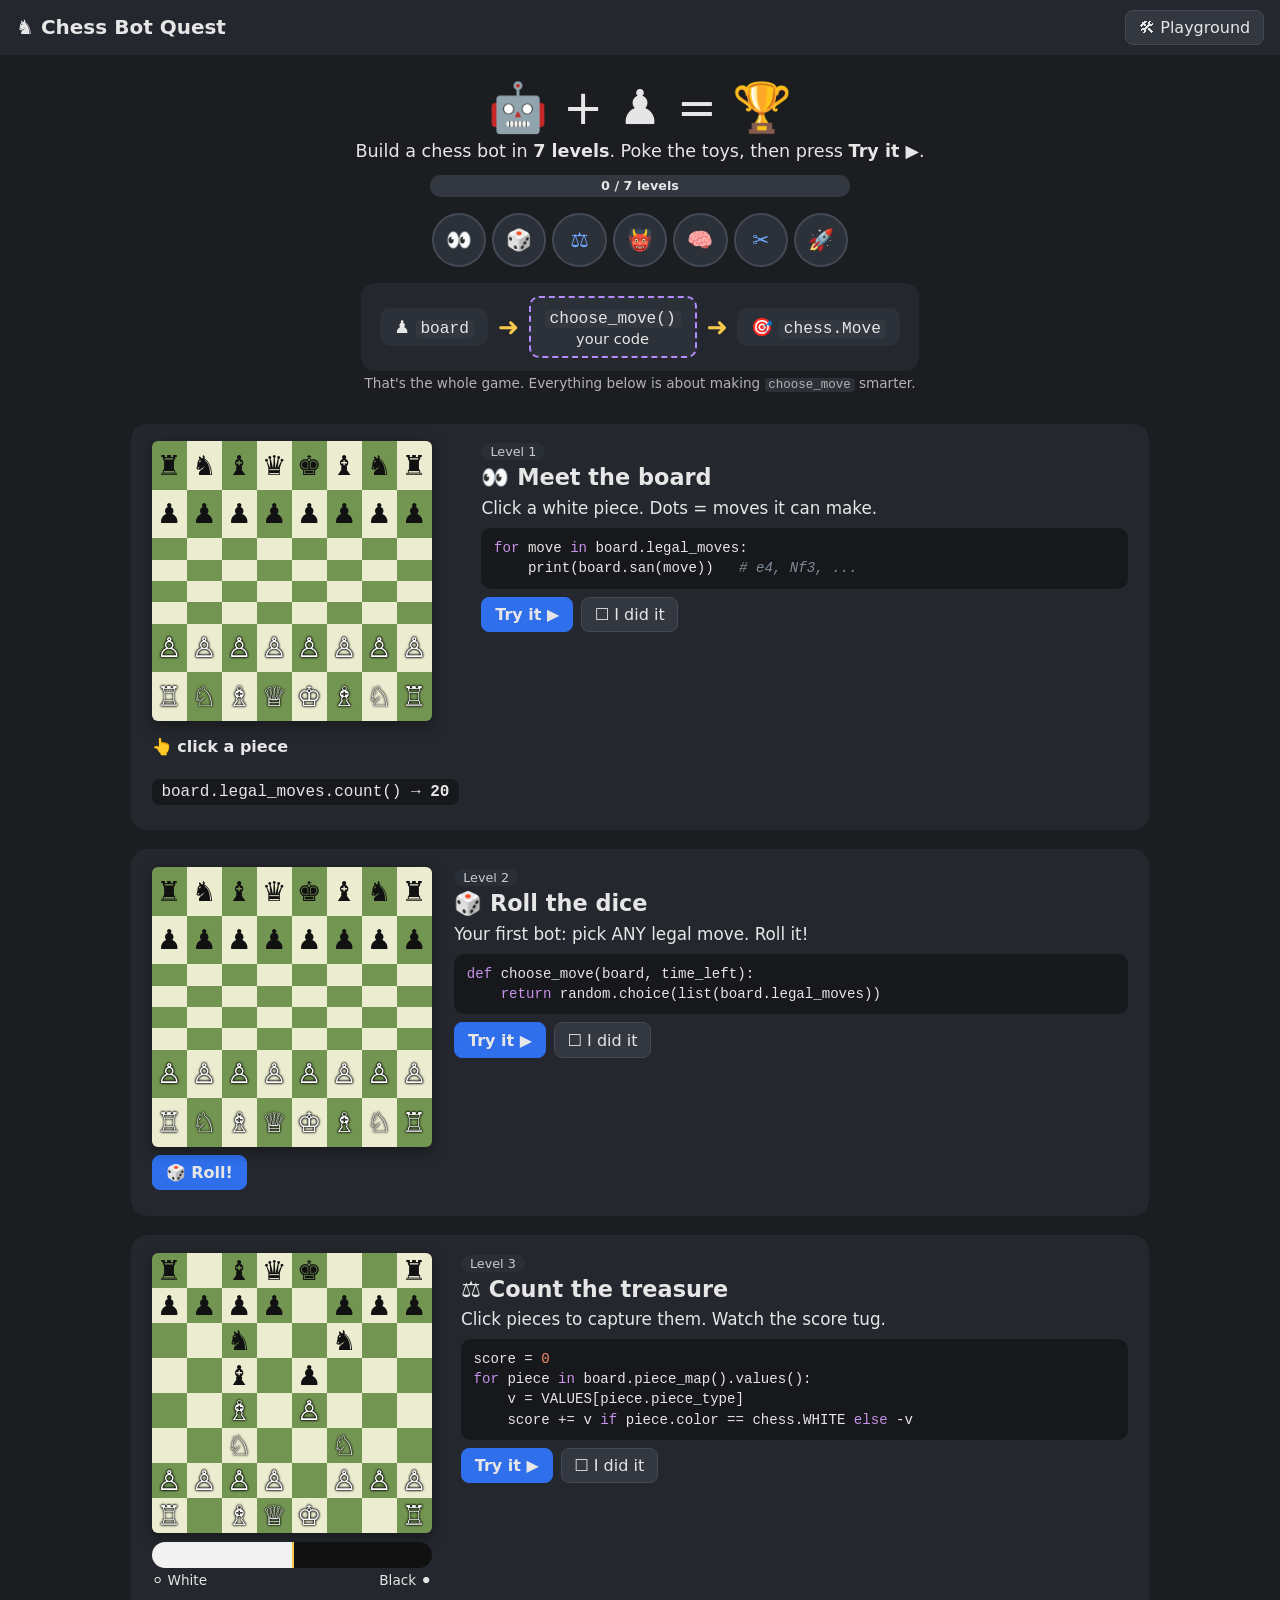
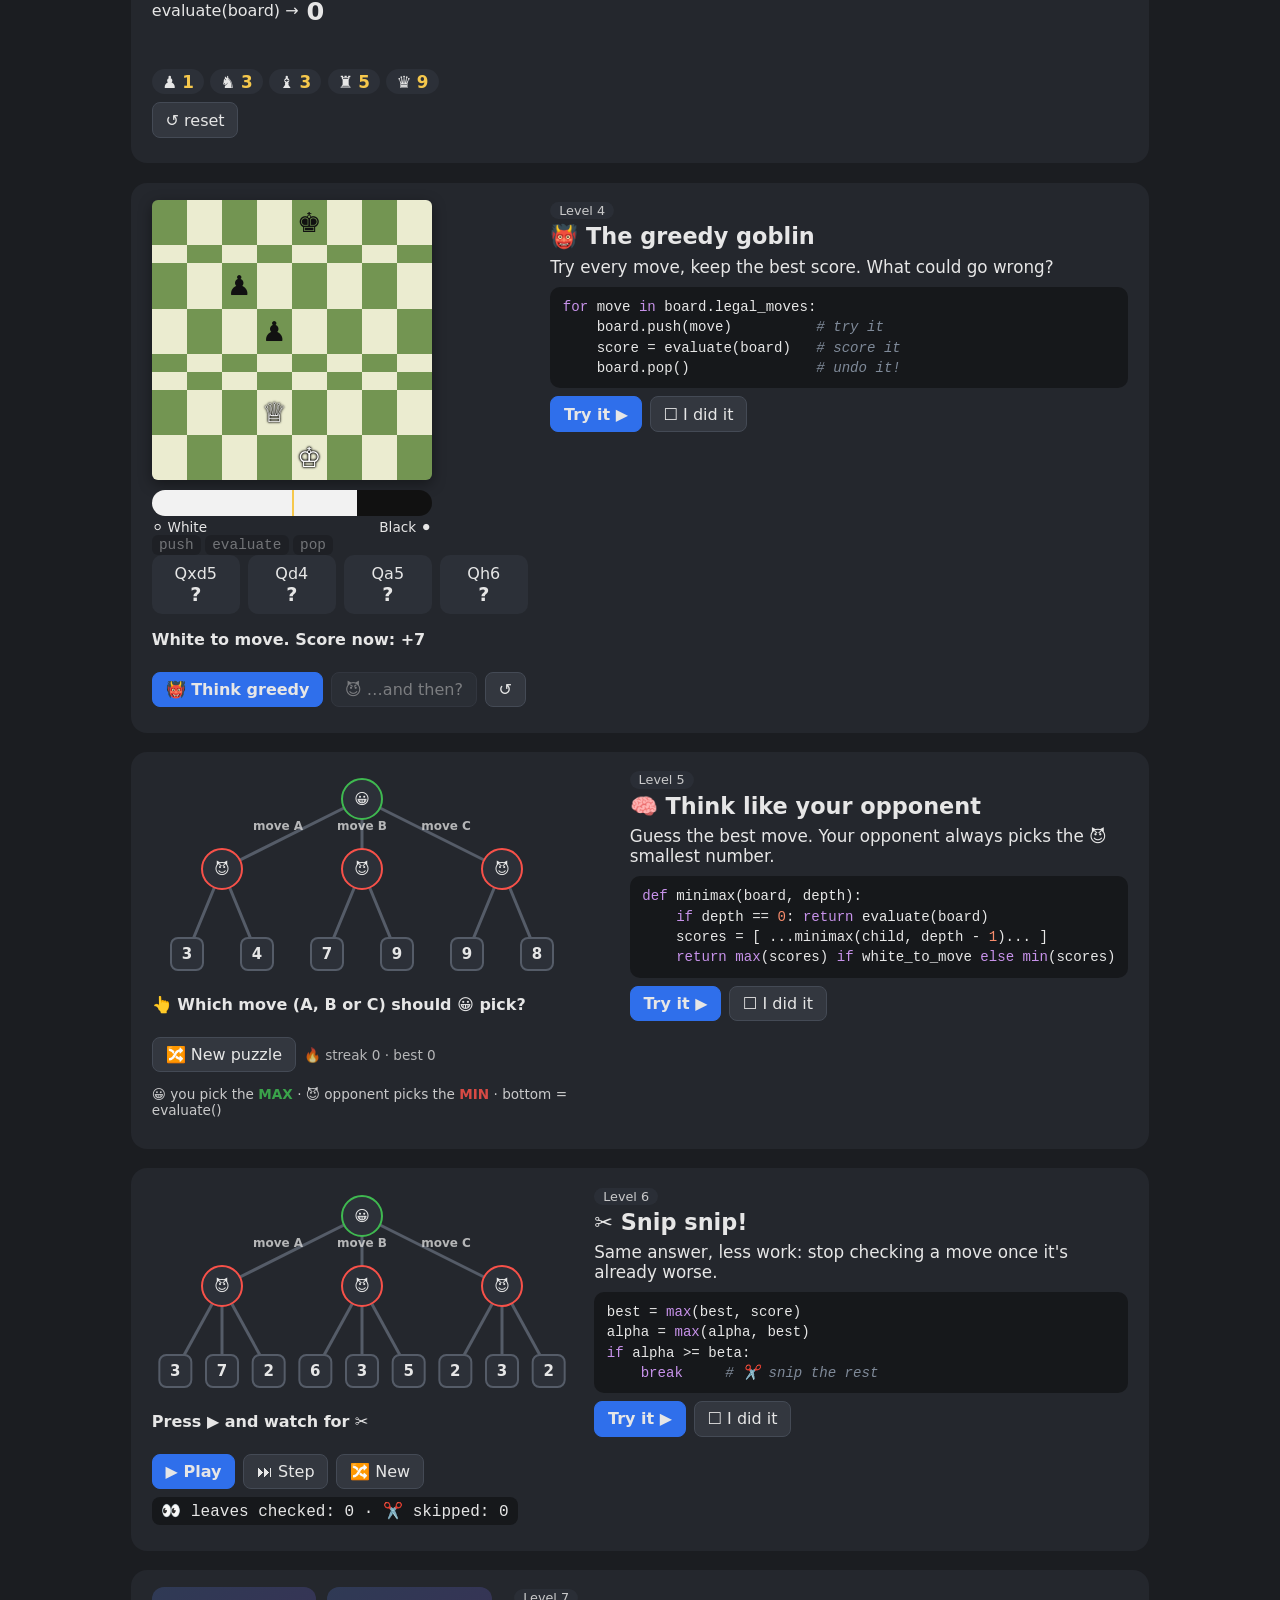
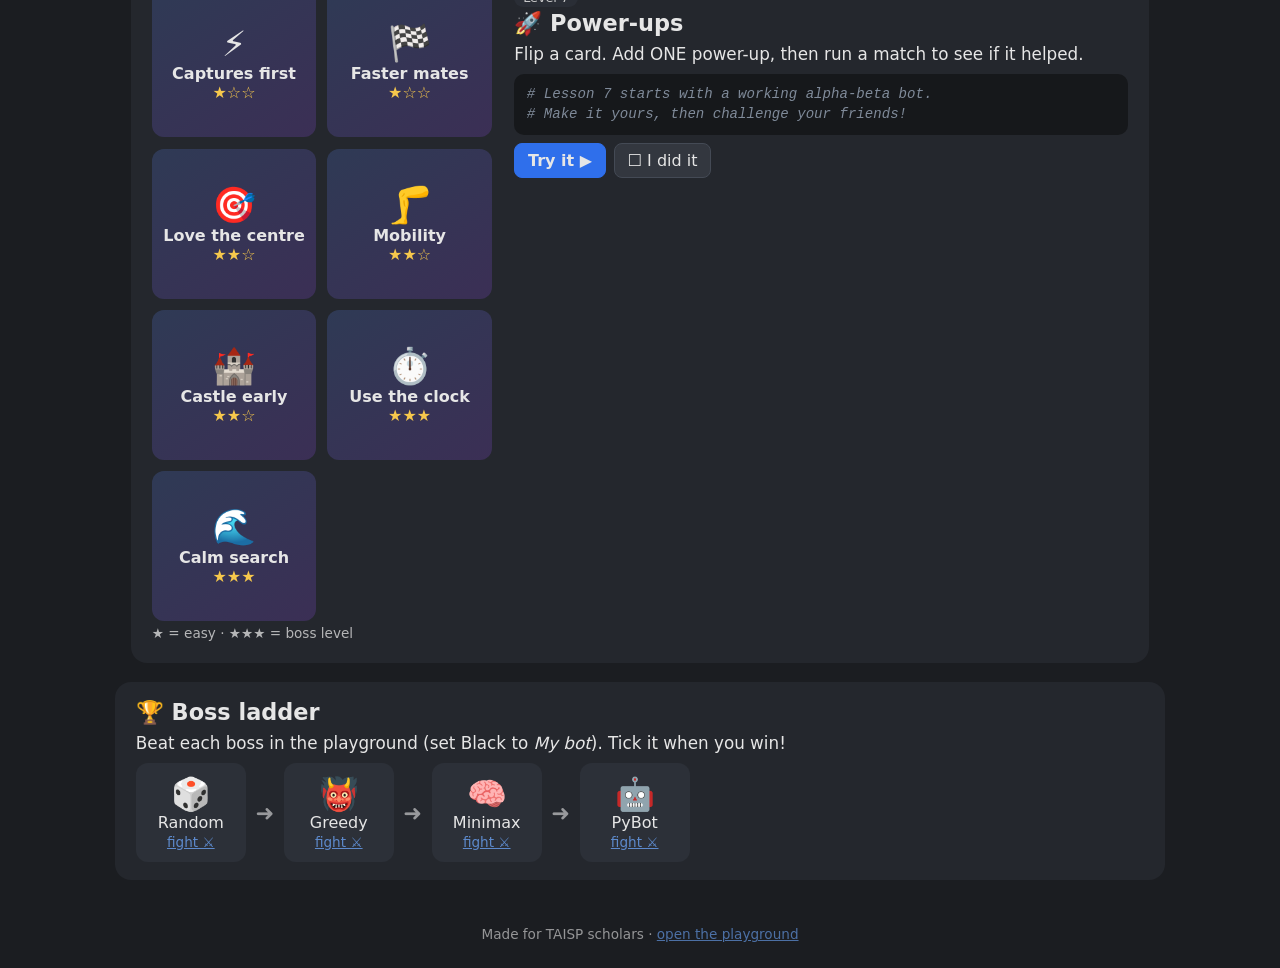
==== learn.html @ fb6ffd75 "Visual Chess Bot Quest: interactive learn page, shorter emoji lesson templates - learn.html/js/css: " ====
<!DOCTYPE html>
<html lang="en">
<head>
<meta charset="utf-8">
<title>Chess Bot Quest – learn by playing</title>
<meta name="viewport" content="width=device-width, initial-scale=1">
<link rel="stylesheet" href="css/learn.css">
</head>
<body>
<header>
  <h1>♞ Chess Bot Quest</h1>
  <a class="btn" href="index.html">🛠 Playground</a>
</header>

<section id="hero">
  <div class="hero-big">🤖 + ♟ = 🏆</div>
  <p>Build a chess bot in <b>7 levels</b>. Poke the toys, then press <b>Try it ▶</b>.</p>
  <div id="xp"><div id="xpfill"></div><span id="xptext">0 / 7</span></div>
  <nav id="map"></nav>
</section>

<section class="api">
  <div class="api-card">
    <div class="api-in">♟ <code>board</code></div>
    <div class="api-arrow">➜</div>
    <div class="api-fn"><code>choose_move()</code><br><small>your code</small></div>
    <div class="api-arrow">➜</div>
    <div class="api-out">🎯 <code>chess.Move</code></div>
  </div>
  <p class="tiny">That's the whole game. Everything below is about making <code>choose_move</code> smarter.</p>
</section>

<main id="levels"></main>

<section id="bosses" class="level">
  <h2>🏆 Boss ladder</h2>
  <p class="mission">Beat each boss in the playground (set Black to <i>My bot</i>). Tick it when you win!</p>
  <div id="ladder"></div>
</section>

<footer>Made for TAISP scholars · <a href="index.html">open the playground</a></footer>
<div id="fx"></div>
<script type="module" src="js/learn.js"></script>
</body>
</html>
---- css/learn.css ----
:root { --bg:#1b1d21; --panel:#24272d; --panel2:#2c3038; --fg:#e6e6e6; --accent:#6ea8fe; --light:#ebecd0; --dark:#739552;
  --good:#3fb950; --bad:#f85149; --gold:#f6c84c; --purple:#b48cff; }
* { box-sizing:border-box; }
body { margin:0; background:var(--bg); color:var(--fg); font:16px system-ui,sans-serif; }
header { display:flex; justify-content:space-between; align-items:center; padding:.6em 1em; background:var(--panel); position:sticky; top:0; z-index:10; }
h1 { margin:0; font-size:1.25em; } h2 { margin:0 0 .3em; font-size:1.4em; }
a { color:var(--accent); }
.btn, button { background:#33373f; color:var(--fg); border:1px solid #444a55; border-radius:8px; padding:.45em .8em; font:inherit; cursor:pointer; text-decoration:none; display:inline-block; }
.btn:hover, button:hover { border-color:var(--accent); }
button.go, .btn.go { background:#2f6feb; border-color:#2f6feb; font-weight:600; }
button.done { background:#23462b; border-color:var(--good); }
button:disabled { opacity:.45; cursor:default; }
code { background:#33373f; padding:0 .3em; border-radius:4px; font-size:.92em; }
.tiny { font-size:.85em; opacity:.75; margin:.3em 0; }

#hero { text-align:center; padding:1.5em 1em .5em; }
.hero-big { font-size:3em; }
#hero p { margin:.3em 0 .8em; font-size:1.1em; }
#xp { position:relative; width:min(420px,90vw); height:22px; margin:0 auto; background:#33373f; border-radius:11px; overflow:hidden; }
#xpfill { height:100%; width:0; background:linear-gradient(90deg,#2f6feb,var(--purple)); transition:width .6s; }
#xptext { position:absolute; inset:0; font-size:.8em; line-height:22px; font-weight:700; }
#map { display:flex; justify-content:center; gap:.4em; flex-wrap:wrap; margin-top:1em; }
#map a { width:2.6em; height:2.6em; border-radius:50%; background:var(--panel2); display:flex; align-items:center; justify-content:center; font-size:1.3em; text-decoration:none; border:2px solid #444a55; }
#map a.ok { border-color:var(--good); background:#23462b; }

.api { text-align:center; padding:.5em 1em; }
.api-card { display:inline-flex; gap:.6em; align-items:center; background:var(--panel); padding:.8em 1.2em; border-radius:14px; flex-wrap:wrap; justify-content:center; }
.api-in,.api-out,.api-fn { background:var(--panel2); padding:.5em .8em; border-radius:10px; font-size:1.1em; }
.api-fn { border:2px dashed var(--purple); }
.api-arrow { font-size:1.6em; color:var(--gold); }

main { max-width:1050px; margin:0 auto; padding:0 1em; }
.level { background:var(--panel); border-radius:16px; padding:1.1em 1.3em; margin:1.2em auto; max-width:1050px; display:grid; grid-template-columns:auto 1fr; gap:1.4em; align-items:start; scroll-margin-top:4em; }
#bosses { display:block; }
@media (max-width:760px){ .level { grid-template-columns:1fr; } }
.lvl-tag { display:inline-block; background:var(--panel2); border-radius:20px; padding:.1em .7em; font-size:.8em; opacity:.85; margin-bottom:.3em; }
.mission { font-size:1.05em; margin:.2em 0 .6em; }
.toy { min-width:260px; }
.row { display:flex; gap:.5em; flex-wrap:wrap; align-items:center; margin:.5em 0; }
pre.code { background:#16181b; padding:.7em .9em; border-radius:10px; overflow:auto; font-size:.88em; line-height:1.45; margin:.5em 0; }
.kw { color:#c792ea; } .cm { color:#7f8a99; font-style:italic; } .nu { color:#f78c6c; } .st { color:#c3e88d; }
.chip { display:inline-block; background:#16181b; border-radius:8px; padding:.25em .6em; font-family:monospace; }
.say { min-height:1.6em; font-weight:600; }

/* mini board */
.mb { position:relative; display:grid; grid-template-columns:repeat(8,1fr); width:min(280px,80vw); aspect-ratio:1; border-radius:6px; overflow:hidden; user-select:none; box-shadow:0 4px 14px #0006; }
.mb .sq { display:flex; align-items:center; justify-content:center; font-size:calc(min(280px,80vw)/8*.78); line-height:1; position:relative; cursor:pointer; }
.mb .l { background:var(--light); } .mb .d { background:var(--dark); }
.mb .w { color:#fff; text-shadow:0 0 2px #000,0 0 2px #000,0 0 3px #000; } .mb .b { color:#111; }
.mb .sel { box-shadow:inset 0 0 0 4px var(--gold); }
.mb .dot::after { content:""; width:30%; height:30%; border-radius:50%; background:#0007; position:absolute; }
.mb .hit { box-shadow:inset 0 0 0 4px var(--bad); }
.mb svg { position:absolute; inset:0; width:100%; height:100%; pointer-events:none; }
.mb .pop { animation:pop .35s; }
@keyframes pop { 0%{transform:scale(1.6)} 100%{transform:scale(1)} }
.shake { animation:shake .4s; }
@keyframes shake { 25%{transform:translateX(-5px)} 75%{transform:translateX(5px)} }

/* tug of war */
.tug { position:relative; width:min(280px,80vw); height:26px; background:#111; border-radius:13px; overflow:hidden; margin:.6em 0 .2em; }
.tug .wside { position:absolute; left:0; top:0; bottom:0; background:#f2f2f2; transition:width .45s; }
.tug .mid { position:absolute; left:50%; top:-2px; bottom:-2px; width:2px; background:var(--gold); }
.tug-label { width:min(280px,80vw); display:flex; justify-content:space-between; font-size:.85em; }
.score-big { font-size:1.6em; font-weight:800; }
.pos { color:var(--good); } .neg { color:var(--bad); }
.coins { display:flex; gap:.4em; flex-wrap:wrap; }
.coin { background:var(--panel2); border-radius:20px; padding:.15em .6em; font-size:1.05em; }
.coin b { color:var(--gold); }
.tray { min-height:1.6em; font-size:1.4em; letter-spacing:.1em; }

/* candidate cards (greedy) */
.cands { display:flex; gap:.5em; flex-wrap:wrap; }
.cand { background:var(--panel2); border:2px solid transparent; border-radius:10px; padding:.4em .7em; min-width:5.5em; text-align:center; transition:all .25s; }
.cand .s { font-weight:800; font-size:1.2em; }
.cand.now { border-color:var(--accent); transform:translateY(-3px); }
.cand.best { border-color:var(--gold); background:#3d3417; }
.stepper { display:flex; gap:.3em; font-family:monospace; font-size:.9em; }
.stepper span { padding:.15em .5em; border-radius:6px; background:#16181b; opacity:.4; transition:all .2s; }
.stepper span.on { opacity:1; background:var(--accent); color:#000; font-weight:700; }

/* trees */
svg.tree { width:min(420px,88vw); height:auto; display:block; }
svg.tree text { fill:var(--fg); font:bold 15px system-ui; text-anchor:middle; dominant-baseline:central; }
svg.tree .edge { stroke:#555c68; stroke-width:3; transition:stroke .3s; }
svg.tree .edge.win { stroke:var(--gold); stroke-width:5; }
svg.tree .node { fill:var(--panel2); stroke:#555c68; stroke-width:2; transition:all .3s; }
svg.tree .node.max { stroke:var(--good); } svg.tree .node.min { stroke:var(--bad); }
svg.tree .node.lit { fill:#2f6feb; } svg.tree .node.win { fill:#6b5512; stroke:var(--gold); stroke-width:3; }
svg.tree .node.cut { fill:#111; stroke:#333; } svg.tree text.cut { fill:#555; }
svg.tree .clickable { cursor:pointer; }
svg.tree .clickable:hover .node { stroke:var(--accent); stroke-width:4; }
svg.tree .lbl { font-size:12px; font-weight:600; opacity:.75; }
.legend { font-size:.85em; opacity:.85; }

/* power-up cards */
.cards { display:grid; grid-template-columns:repeat(auto-fill,minmax(150px,1fr)); gap:.7em; }
.card { perspective:600px; height:150px; cursor:pointer; }
.card .inner { position:relative; width:100%; height:100%; transition:transform .5s; transform-style:preserve-3d; }
.card.flip .inner { transform:rotateY(180deg); }
.card .front,.card .back { position:absolute; inset:0; backface-visibility:hidden; border-radius:12px; padding:.6em; display:flex; flex-direction:column; justify-content:center; align-items:center; text-align:center; }
.card .front { background:linear-gradient(145deg,#2f3a55,#3b2f55); }
.card .front .e { font-size:2.2em; } .card .front .n { font-weight:700; } .card .front .st { color:var(--gold); }
.card .back { background:#16181b; transform:rotateY(180deg); font-size:.78em; font-family:monospace; text-align:left; align-items:flex-start; white-space:pre-wrap; }

/* bosses */
#ladder { display:flex; gap:.6em; flex-wrap:wrap; align-items:center; }
.boss { background:var(--panel2); border-radius:12px; padding:.6em .9em; text-align:center; cursor:pointer; border:2px solid transparent; min-width:110px; }
.boss .e { font-size:2em; } .boss.beat { border-color:var(--gold); background:#3d3417; }
.boss.beat .e::after { content:" ✅"; font-size:.6em; }
.ladder-arrow { font-size:1.4em; opacity:.6; }

footer { text-align:center; opacity:.6; padding:2em 1em; font-size:.85em; }
#fx { position:fixed; inset:0; pointer-events:none; overflow:hidden; z-index:50; }
#fx span { position:absolute; font-size:1.8em; animation:fly 1.2s ease-out forwards; }
@keyframes fly { to { transform:translate(var(--dx),var(--dy)) rotate(var(--r)); opacity:0; } }
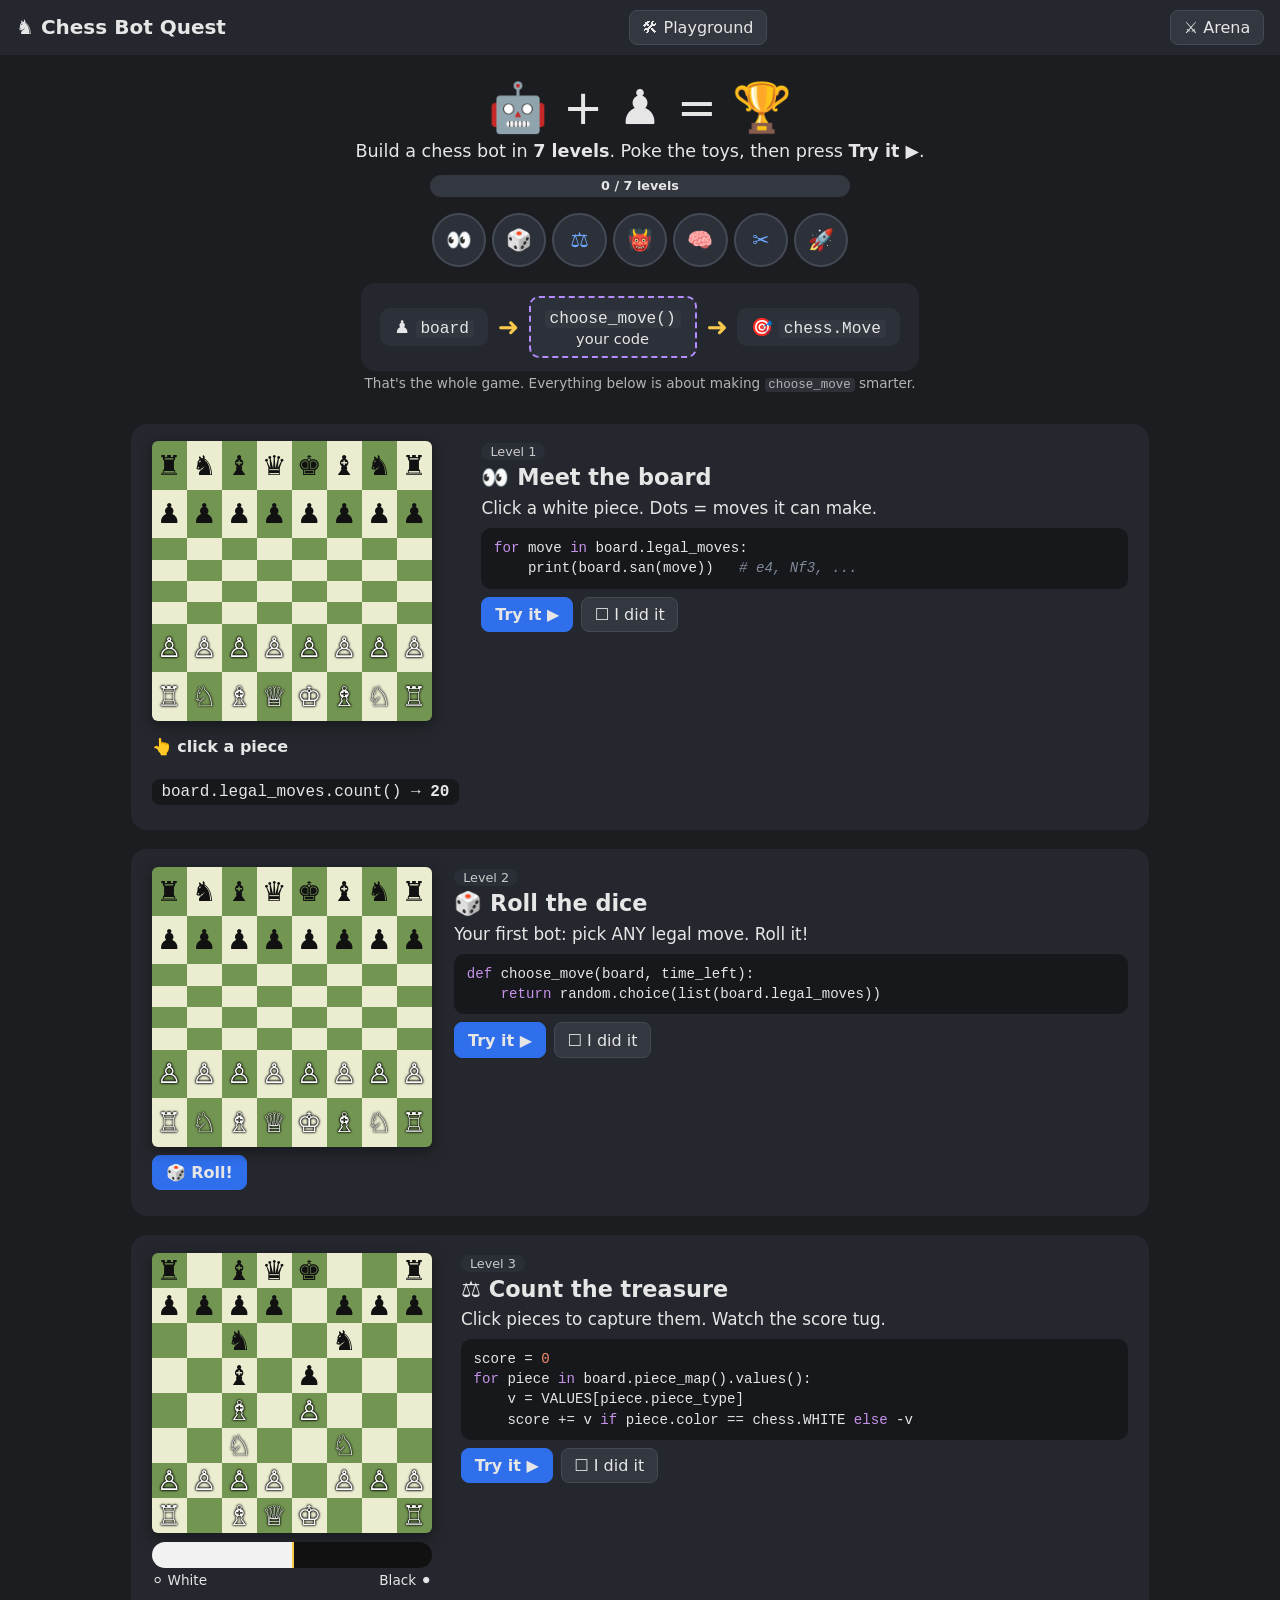
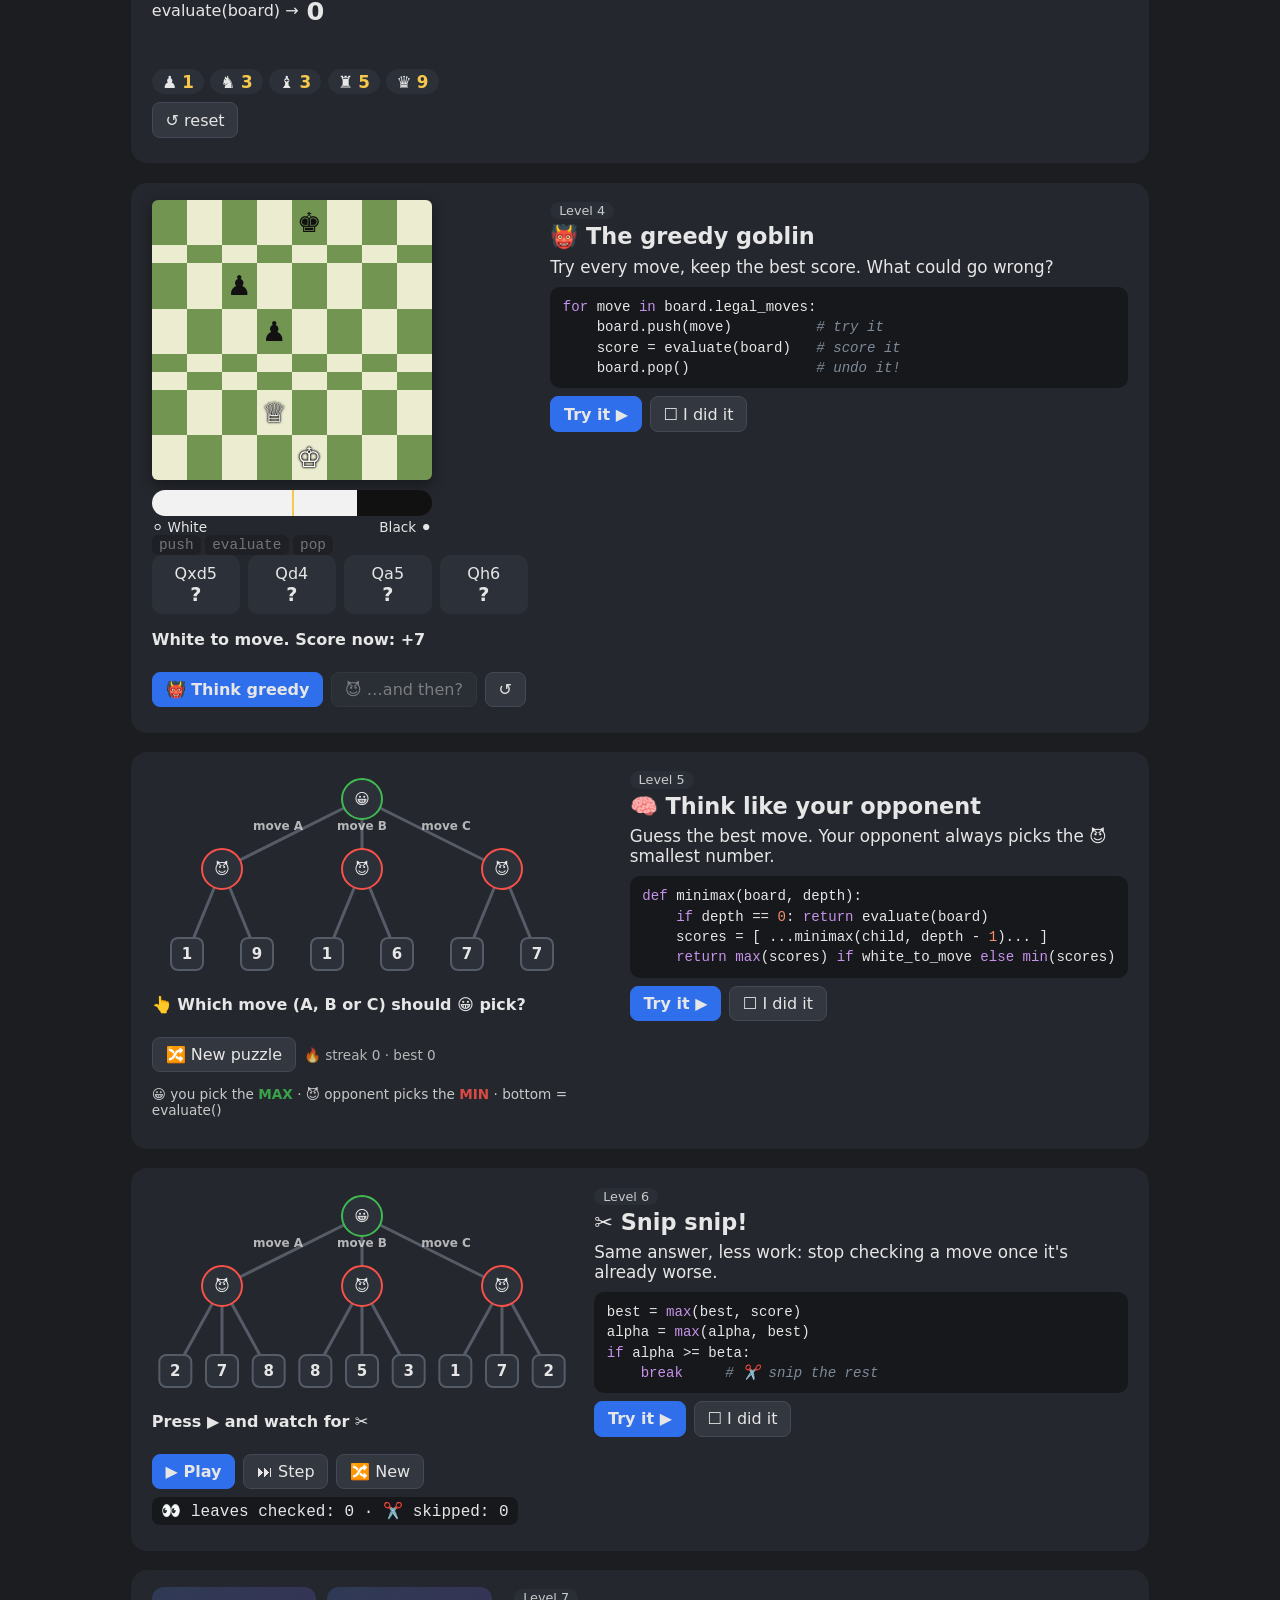
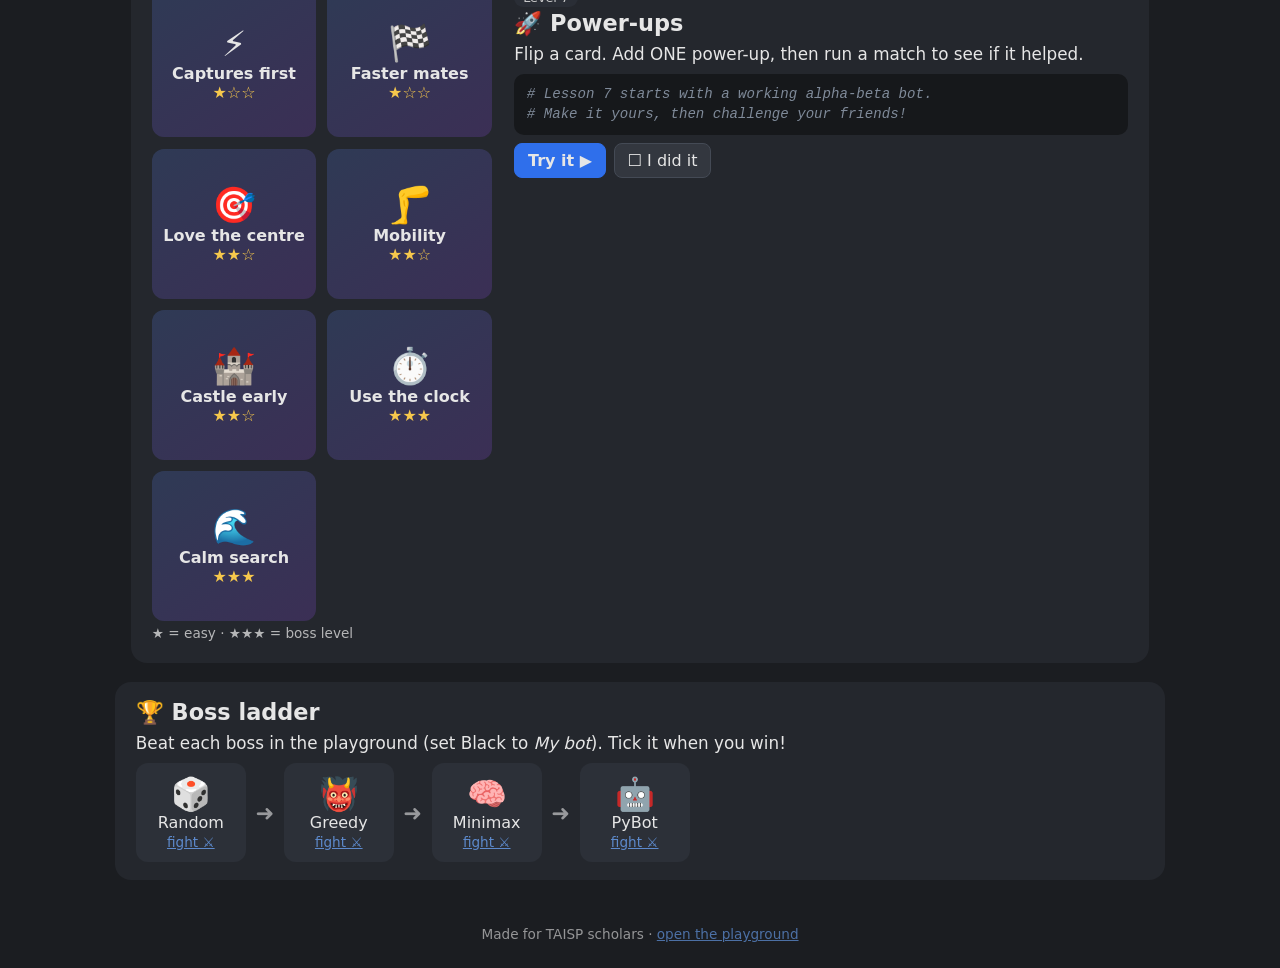
==== commit 2ae38869: "Bot Arena: hosted leaderboard, in-browser battles, replays, CI tournament - arena.html: official lea" ====
--- a/learn.html
+++ b/learn.html
@@ -9,7 +9,7 @@
 <body>
 <header>
   <h1>♞ Chess Bot Quest</h1>
-  <a class="btn" href="index.html">🛠 Playground</a>
+  <a class="btn" href="index.html">🛠 Playground</a> <a class="btn" href="arena.html">⚔️ Arena</a>
 </header>
 
 <section id="hero">
